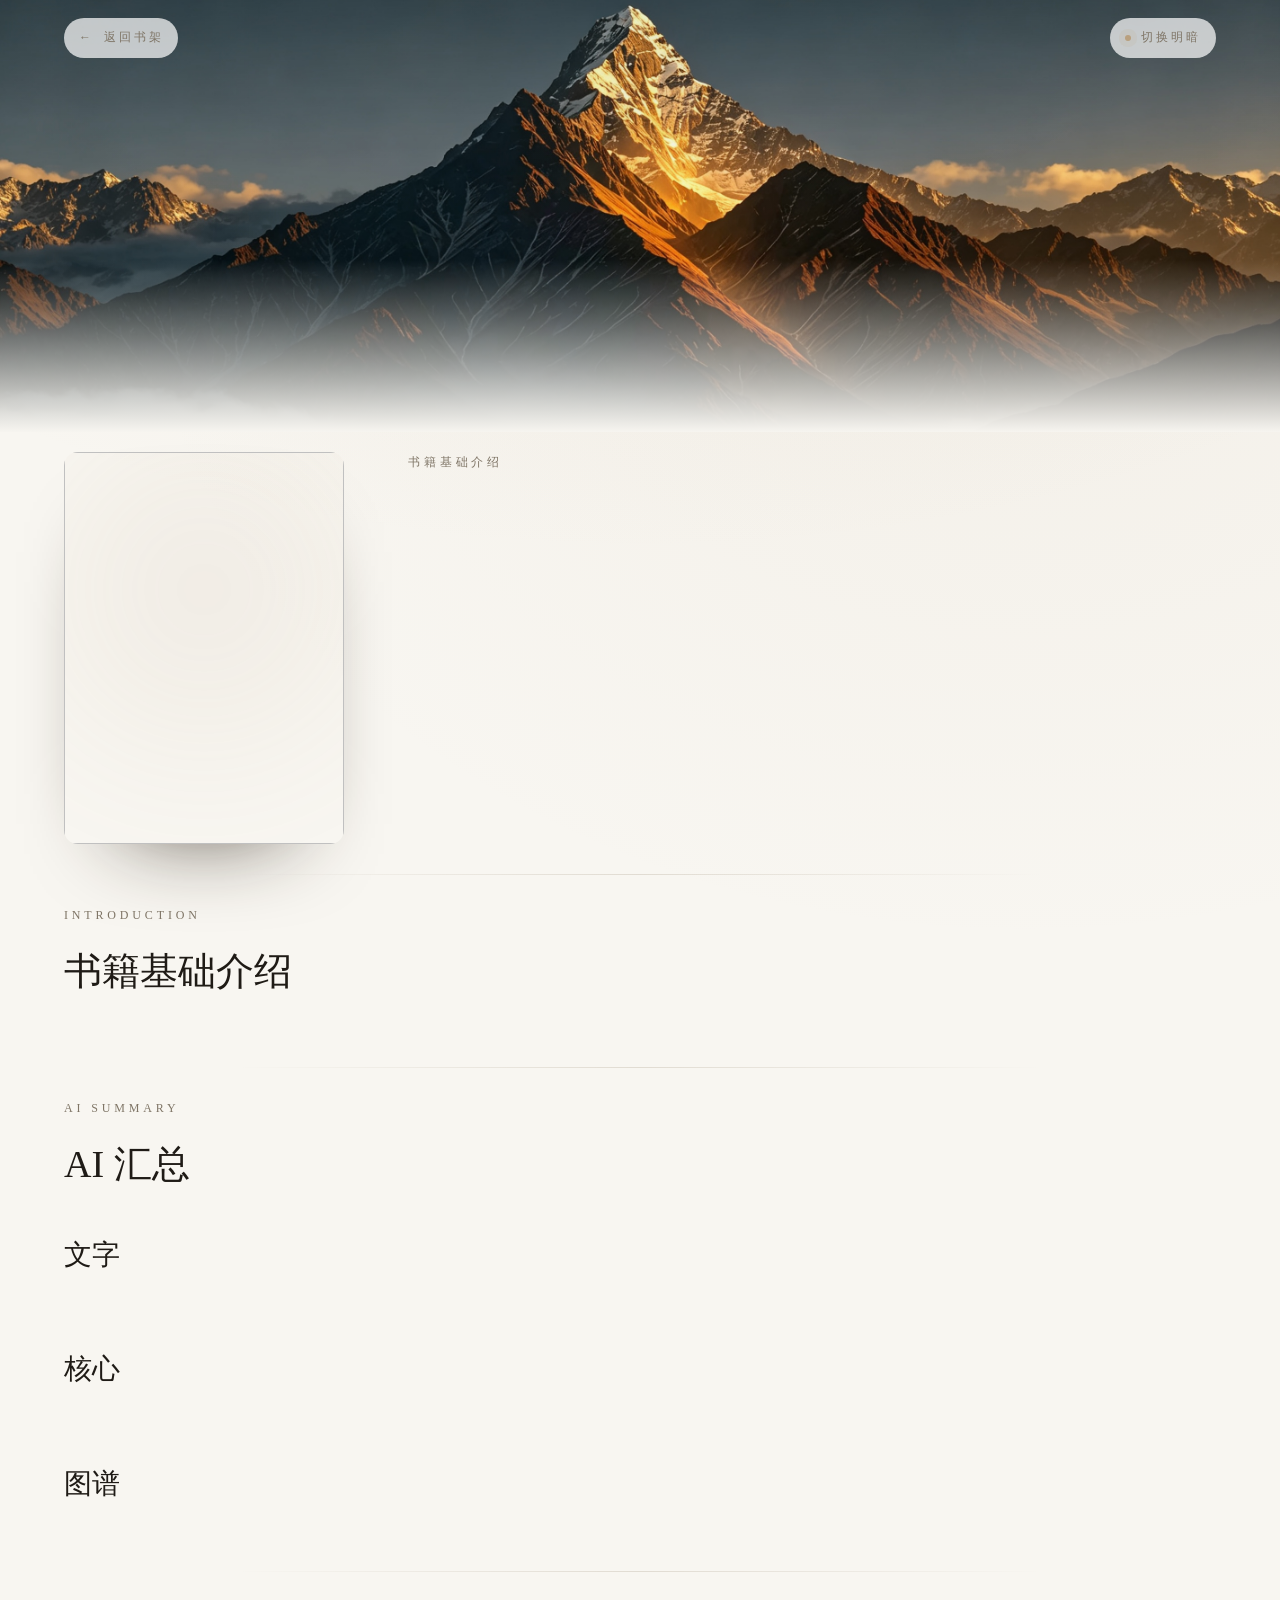
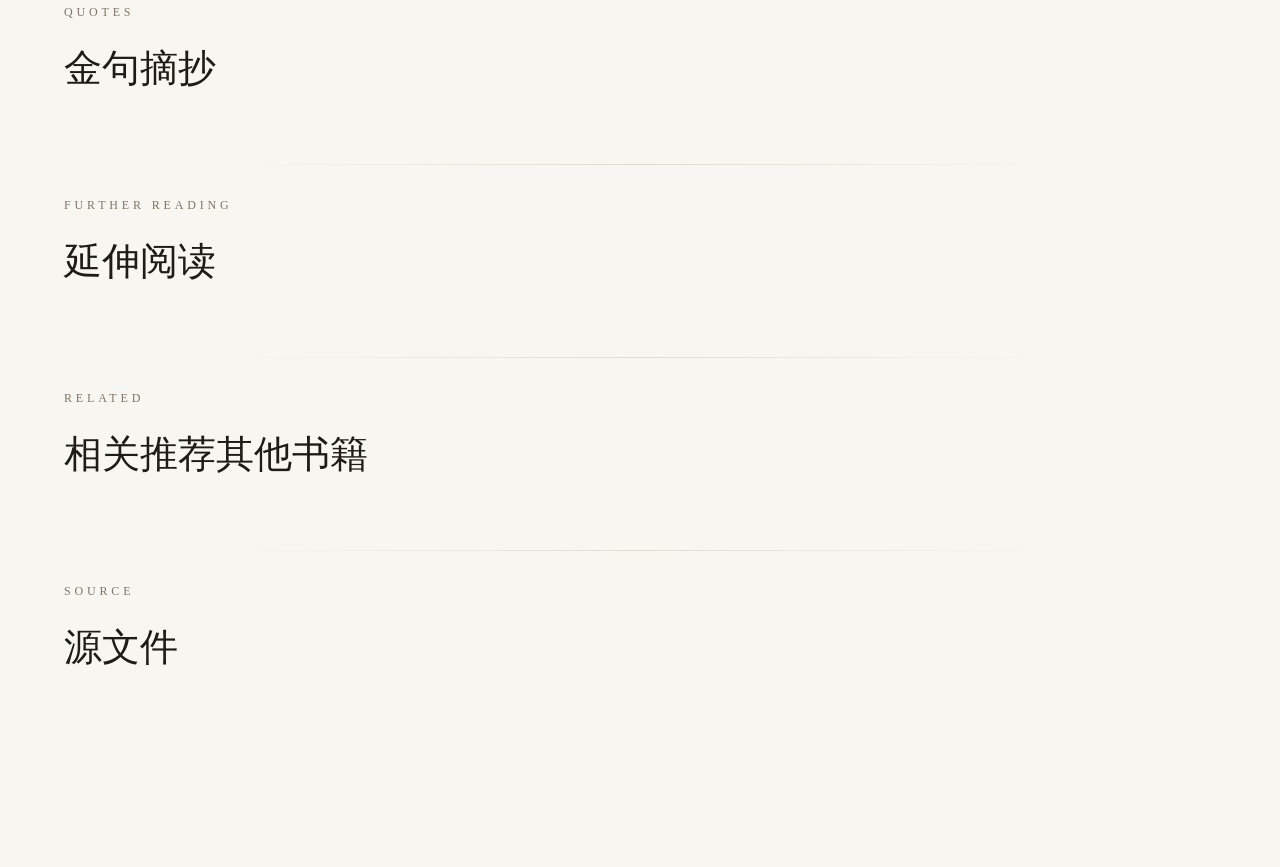
==== book.html @ 280dd863 "荐书站点：书架 / 详情页完整实现 - 卡片 5s(or 3s) 描边悬停交互，画满直接进入详情页（移除简介弹层） - 卡片为原生链接，支持中键 / 键盘回车新标签打开 - 顶栏高斯玻璃：低不透明度 " ====
<!DOCTYPE html>
<html lang="zh-CN">
<head>
  <meta charset="UTF-8">
  <meta name="viewport" content="width=device-width, initial-scale=1.0">
  <title>荐书 · 详情</title>
  <link rel="preconnect" href="https://fonts.googleapis.com">
  <link rel="preconnect" href="https://fonts.gstatic.com" crossorigin>
  <link href="https://fonts.googleapis.com/css2?family=Cormorant+Garamond:wght@400;500;600;700&family=Inter:wght@400;500;600&family=Lora:wght@400;500;600&family=Noto+Serif+SC:wght@400;500;600;700&display=swap" rel="stylesheet">
  <link rel="stylesheet" href="css/tokens.css">
  <link rel="stylesheet" href="css/base.css">
  <link rel="stylesheet" href="css/components.css">
  <link rel="stylesheet" href="css/book-detail.css">
</head>
<body>
  <div class="page-banner page-banner--detail" data-page-banner>
    <div class="page-banner__image" data-banner-image></div>
    <div class="page-banner__overlay"></div>
    <div class="page-banner__fade"></div>
  </div>
  <header class="site-header" data-site-header>
    <div class="site-header__bar" data-header-bar>
      <div class="site-header__lead" data-header-lead>
        <a class="back-link" href="index.html">
          <span class="back-link__arrow">←</span>
          <span>返回书架</span>
        </a>
      </div>
      <div class="site-header__trail" data-header-trail>
        <button class="theme-toggle" data-theme-toggle>
          <span class="theme-toggle__dot"></span>
          <span>切换明暗</span>
        </button>
      </div>
    </div>
  </header>
  <main data-book>
    <section class="detail-hero fade-in" data-hero>
      <div class="detail-hero__cover">
        <img class="detail-hero__img" data-cover alt="">
        <div class="detail-hero__glow" data-cover-glow></div>
      </div>
      <div class="detail-hero__content">
        <span class="detail-kicker">书籍基础介绍</span>
        <h1 class="detail-title" data-title></h1>
        <p class="detail-title-en" data-title-en></p>
        <p class="detail-author" data-author></p>
        <div class="detail-tags" data-tags></div>
      </div>
    </section>
    <div class="divider"></div>
    <section class="detail-section fade-in">
      <header class="detail-section__header">
        <span class="detail-section__subtitle">Introduction</span>
        <h2 class="detail-section__title">书籍基础介绍</h2>
      </header>
      <div class="detail-prose" data-intro></div>
    </section>
    <div class="divider"></div>
    <section class="detail-section fade-in">
      <header class="detail-section__header">
        <span class="detail-section__subtitle">AI Summary</span>
        <h2 class="detail-section__title">AI 汇总</h2>
      </header>
      <div class="detail-section" data-sum-text-block>
        <h3 class="detail-section__title" style="font-size: clamp(20px, 3vw, 28px);">文字</h3>
        <div class="detail-prose" data-sum-text></div>
      </div>
      <div class="detail-section" data-sum-core-block>
        <h3 class="detail-section__title" style="font-size: clamp(20px, 3vw, 28px);">核心</h3>
        <ul class="detail-list" data-sum-core></ul>
      </div>
      <div class="detail-section" data-sum-graph-block>
        <h3 class="detail-section__title" style="font-size: clamp(20px, 3vw, 28px);">图谱</h3>
        <div class="detail-graph" data-sum-graph></div>
      </div>
    </section>
    <div class="divider"></div>
    <section class="detail-section fade-in" data-quotes-block>
      <header class="detail-section__header">
        <span class="detail-section__subtitle">Quotes</span>
        <h2 class="detail-section__title">金句摘抄</h2>
      </header>
      <div class="detail-section" data-quotes></div>
    </section>
    <div class="divider"></div>
    <section class="detail-section fade-in" data-extra-block>
      <header class="detail-section__header">
        <span class="detail-section__subtitle">Further Reading</span>
        <h2 class="detail-section__title">延伸阅读</h2>
      </header>
      <div class="detail-links" data-extra></div>
    </section>
    <div class="divider"></div>
    <section class="detail-section fade-in">
      <header class="detail-section__header">
        <span class="detail-section__subtitle">Related</span>
        <h2 class="detail-section__title">相关推荐其他书籍</h2>
      </header>
      <div class="detail-related" data-related></div>
    </section>
    <div class="divider"></div>
    <section class="detail-section fade-in">
      <header class="detail-section__header">
        <span class="detail-section__subtitle">Source</span>
        <h2 class="detail-section__title">源文件</h2>
      </header>
      <div class="detail-links" data-file></div>
    </section>
  </main>
  <script type="module">
    import { initTheme } from "./js/utils.js";
    import { initHeader } from "./js/header.js";
    import { renderBook } from "./js/book-page.js";
    initTheme();
    initHeader();
    renderBook();
    const banner = document.querySelector("[data-banner-image]");
    if (banner) {
      const num = Math.floor(Math.random() * 9) + 1;
      banner.style.backgroundImage = `url('assets/img/top/${num}.jpg')`;
    }
  </script>
</body>
</html>
---- css/tokens.css ----
:root {
  /* Base */
  --bg: #f8f6f1;
  --bg-elev: #fbf9f5;
  --surface: rgba(255, 255, 255, 0.6);
  --surface-2: rgba(255, 255, 255, 0.8);
  --text-primary: #1f1b16;
  --text-secondary: #5f564a;
  --text-tertiary: #7f7566;
  --border: rgba(120, 100, 70, 0.18);
  --border-subtle: rgba(120, 100, 70, 0.12);
  --accent: #b9a07e;
  --accent-strong: #8f7a55;

  /* Glow from cover */
  --glow-1: rgba(185, 160, 126, 0.16);
  --glow-2: rgba(185, 160, 126, 0.08);

  /* Effects */
  --radius-sm: 10px;
  --radius-md: 14px;
  --radius-lg: 18px;
  --blur: 12px;
  --shadow-soft: 0 20px 60px -30px rgba(40, 30, 18, 0.9);
  --shadow-hover: 0 30px 80px -40px rgba(40, 30, 18, 1);
  --shadow-card: 0 40px 90px -60px rgba(40, 30, 18, 0.95);

  /* Motion */
  --ease-spring: cubic-bezier(0.25, 0.8, 0.25, 1);
  --ease-out-expo: cubic-bezier(0.16, 1, 0.3, 1);
  --dur-fast: 220ms;
  --dur-med: 320ms;
  --dur-slow: 420ms;
  /* 卡片悬停描边时长（JS 从该变量读取，改这一处即可） */
  --dur-trace: 3000ms;

  /* Typography */
  /* --font-serif: "Cormorant Garamond", "Noto Serif SC", "Songti SC", "STSong", serif;
  --font-serif-body: "Lora", "Cormorant Garamond", "Noto Serif SC", serif;
  --font-sans: "Inter", -apple-system, BlinkMacSystemFont, "Segoe UI", system-ui, sans-serif; */
}

[data-theme="dark"] {
  --bg: #12100c;
  --bg-elev: #16130d;
  --surface: rgba(28, 24, 18, 0.7);
  --surface-2: rgba(34, 29, 22, 0.86);
  --text-primary: #f5f1ec;
  --text-secondary: #c9c0b3;
  --text-tertiary: #d4d3d1;
  --border: rgba(198, 178, 150, 0.24);
  --border-subtle: rgba(198, 178, 150, 0.16);
  --accent: #d9c3a3;
  --accent-strong: #f0d9b8;
  --glow-1: rgba(217, 195, 163, 0.18);
  --glow-2: rgba(217, 195, 163, 0.1);
  --shadow-soft: 0 30px 70px -40px rgba(0, 0, 0, 0.95);
  --shadow-hover: 0 40px 90px -40px rgba(0, 0, 0, 1);
  --shadow-card: 0 50px 110px -60px rgba(0, 0, 0, 1);
}
---- css/base.css ----
@import url('https://fonts.googleapis.com/css2?family=Cormorant+Garamond:wght@400;500;600;700&family=Inter:wght@400;500;600&family=Lora:wght@400;500;600&family=Noto+Serif+SC:wght@400;500;600;700&display=swap');

*, *::before, *::after {
  box-sizing: border-box;
}

* {
  margin: 0;
  padding: 0;
  font: inherit;
}

html {
  color-scheme: light dark;
  scroll-behavior: smooth;
  /* 隐藏页面滚动条：仍可滚动，只是不占位、不显示 */
  scrollbar-width: none;
  -ms-overflow-style: none;
}

html::-webkit-scrollbar,
body::-webkit-scrollbar {
  display: none;
  width: 0;
  height: 0;
}

body {
  min-height: 100dvh;
  font-family: var(--font-serif-body);
  background: radial-gradient(1200px 800px at 50% -10%, var(--glow-1), transparent),
              radial-gradient(900px 700px at 80% 10%, var(--glow-2), transparent),
              var(--bg);
  color: var(--text-primary);
  line-height: 1.8;
  text-rendering: optimizeLegibility;
  -webkit-font-smoothing: antialiased;
  transition: background var(--dur-slow) var(--ease-out-expo), color var(--dur-slow) var(--ease-out-expo);
}

img, picture, video, canvas, svg {
  display: block;
  max-width: 100%;
}

button {
  border: 0;
  background: none;
  color: inherit;
  cursor: pointer;
}

a {
  color: inherit;
  text-decoration: none;
}

ul, ol {
  list-style: none;
}

:focus-visible {
  outline: 1px solid var(--accent);
  outline-offset: 4px;
}

/* 顶部大图高度：大图与正文的起始位置共用同一个变量，避免两边对不齐 */
:root {
  --banner-h: clamp(360px, 48vh, 680px);
}

.page-banner {
  position: absolute;
  top: 0;
  left: 0;
  width: 100%;
  height: var(--banner-h);
  overflow: hidden;
  pointer-events: none;
  isolation: isolate;
  z-index: 0;
}

.page-banner__image {
  position: absolute;
  inset: 0;
  background-size: cover;
  background-position: center;
  filter: saturate(1.02);
}

.page-banner__overlay {
  position: absolute;
  inset: 0;
  background: radial-gradient(140% 140% at 50% 0%, rgba(0, 0, 0, 0.06) 0%, transparent 55%);
}

[data-theme="dark"] .page-banner__overlay {
  background: radial-gradient(140% 140% at 50% 0%, rgba(0, 0, 0, 0.18) 0%, transparent 58%);
}

.page-banner__fade {
  position: absolute;
  inset: auto 0 -1px 0;
  height: 40%;
  background: linear-gradient(180deg, transparent 0%, var(--bg) 100%);
}

/* ---------- 顶部栏 ----------
   固定在最上层：页面未滚动时完全透明；滚动越过顶部大图后浮成一条玻璃条
   ========================================================= */

.site-header {
  --header-gap: 12px;
  --search-rest-w: 42px;

  /* 注意：这里不能用带 fill-forwards 的 opacity 动画。
     Chrome 会把该元素当成合成组，导致 ::before 的 backdrop-filter 采不到页面内容（玻璃失效）。
     所以用不带 fill 的入场动画，结束后自动回到自身样式。 */
  animation: header-in var(--dur-slow) var(--ease-out-expo);

  position: fixed;
  inset: 0 0 auto 0;
  z-index: 12;
  display: flex;
  justify-content: center;
  padding-inline: calc(clamp(32px, 10vw, 160px) / 2);
  border-bottom: 1px solid transparent;
  background: transparent;
  transition: border-color var(--dur-med) var(--ease-out-expo);
}

/* 玻璃底用伪元素做，才能淡入淡出（backdrop-filter 本身不可过渡） */
.site-header::before {
  content: "";
  position: absolute;
  inset: 0;
  z-index: -1;
  pointer-events: none;
  /* 高斯磨砂：靠大半径模糊把下方正文糊成色块（"透"的是颜色，不是文字），
     底色只叠三成多，摸起来是玻璃而不是一块实心板 */
  background: color-mix(in srgb, var(--bg) 62%, transparent);
  backdrop-filter: blur(20px) saturate(0.6);
  -webkit-backdrop-filter: blur(20px) saturate(0.6);
  /* 玻璃上沿一道极细的高光 */
  box-shadow: inset 0 1px 0 rgba(255, 255, 255, 0.12);
  opacity: 0;
  transition: opacity var(--dur-med) var(--ease-out-expo);
}

@keyframes header-in {
  from {
    opacity: 0;
    translate: 0 -6px;
  }
  to {
    opacity: 1;
    translate: 0 0;
  }
}

.site-header.is-condensed,
.site-header.is-searching {
  border-bottom-color: var(--border-subtle);
}

.site-header.is-condensed::before,
.site-header.is-searching::before {
  opacity: 1;
}

/* 深色下正文是浅色，穿透力更强，玻璃再浓一点 */
[data-theme="dark"] .site-header::before {
  background: color-mix(in srgb, var(--bg) 72%, transparent);
  box-shadow: inset 0 1px 0 rgba(255, 255, 255, 0.10);
}

@media (prefers-reduced-motion: reduce) {
  .site-header {
    animation: none;
  }
}

.site-header__bar {
  width: min(1300px, 100%);
  display: grid;
  grid-template-columns: 1fr auto 1fr;
  align-items: center;
  gap: var(--header-gap);
  padding-block: clamp(12px, 1.8vw, 18px);
}

.site-header__lead {
  grid-column: 1;
  justify-self: start;
  display: flex;
  align-items: center;
  min-width: 0;
}

.site-header__search {
  grid-column: 2;
  justify-self: center;
  display: flex;
  justify-content: flex-end;
}

.site-header__trail {
  grid-column: 3;
  justify-self: end;
  display: flex;
  align-items: center;
  gap: 10px;
}

.theme-toggle {
  display: inline-flex;
  align-items: center;
  gap: 10px;
  padding: 8px 14px;
  border-radius: 999px;
  border: 1px solid transparent;
  background: color-mix(in srgb, var(--surface-2) 88%, transparent);
  font-size: 12px;
  letter-spacing: 0.24em;
  text-transform: uppercase;
  color: var(--text-tertiary);
  transition: all var(--dur-fast) var(--ease-spring);
  box-shadow: 0 10px 40px -30px rgba(40, 30, 18, 0.9);
}

.theme-toggle:hover {
  color: var(--text-primary);
  background: color-mix(in srgb, var(--surface-2) 96%, transparent);
}

[data-theme="dark"] .theme-toggle,
[data-theme="dark"] .filter-chip,
[data-theme="dark"] .back-link,
[data-theme="dark"] .detail-link,
[data-theme="dark"] .detail-file {
  box-shadow: 0 12px 50px -36px rgba(0, 0, 0, 0.95);
}

.theme-toggle__dot {
  width: 6px;
  height: 6px;
  border-radius: 50%;
  background: var(--accent);
  box-shadow: 0 0 0 6px color-mix(in srgb, var(--accent) 12%, transparent);
}

main {
  position: relative;
  z-index: 1;
  display: flex;
  flex-direction: column;
  gap: clamp(28px, 8vw, 30px);
  width: min(1300px, calc(100% - clamp(32px, 10vw, 160px)));
  margin: 0 auto;
  padding: calc(var(--banner-h) + clamp(18px, 6vw, 20px)) 0 clamp(80px, 12vw, 160px);
}

@media (max-width: 720px) {
  :root {
    --banner-h: clamp(300px, 44vh, 520px);
  }
  .site-header {
    padding-inline: calc(clamp(24px, 8vw, 80px) / 2);
  }
  /* 窄屏改成 flex：搜索框占据中间剩余空间，避免与右侧主题按钮重叠 */
  .site-header__bar {
    display: flex;
    justify-content: space-between;
    gap: 10px;
  }
  .site-header__lead {
    flex: 0 0 auto;
  }
  .site-header__search {
    flex: 1 1 auto;
    min-width: 0;
  }
  .site-header__trail {
    flex: 0 0 auto;
  }
  main {
    width: min(1300px, calc(100% - clamp(24px, 8vw, 80px)));
    padding: calc(var(--banner-h) + clamp(16px, 6vw, 32px)) 0 clamp(64px, 10vw, 120px);
  }
}


.visually-hidden {
  position: absolute;
  width: 1px;
  height: 1px;
  padding: 0;
  margin: -1px;
  overflow: hidden;
  clip: rect(0, 0, 0, 0);
  border: 0;
}

.fade-in {
  opacity: 0;
  /* 用独立的 translate 属性，把 transform 留给交互动效 */
  translate: 0 14px;
  animation: fade-in var(--dur-slow) var(--ease-out-expo) forwards;
}

.fade-in:nth-child(2) { animation-delay: 60ms; }
.fade-in:nth-child(3) { animation-delay: 120ms; }
.fade-in:nth-child(4) { animation-delay: 180ms; }

@keyframes fade-in {
  to {
    opacity: 1;
    translate: 0 0;
  }
}
---- css/components.css ----
.filter-bar {
  display: flex;
  flex-wrap: wrap;
  align-items: center;
  gap: 10px;
}

.filter-chip {
  display: inline-flex;
  align-items: center;
  gap: 8px;
  padding: 8px 18px;
  border-radius: 999px;
  border: 1px solid transparent;
  background: color-mix(in srgb, var(--surface-2) 86%, transparent);
  font-size: 15px;
  letter-spacing: 0.14em;
  text-transform: uppercase;
  color: var(--text-tertiary);
  transition: all var(--dur-fast) var(--ease-spring);
  box-shadow: 0 10px 40px -30px rgba(40, 30, 18, 0.9);
}

.filter-chip::before {
  content: "";
  width: 4px;
  height: 4px;
  border-radius: 50%;
  background: currentColor;
  opacity: 0.4;
}

.filter-chip:hover {
  color: var(--text-primary);
  background: color-mix(in srgb, var(--surface-2) 94%, transparent);
}

.filter-chip.is-active {
  color: var(--text-primary);
  border-color: color-mix(in srgb, var(--accent) 40%, transparent);
  background: linear-gradient(180deg, color-mix(in srgb, var(--accent) 18%, transparent) 0%, color-mix(in srgb, var(--accent) 10%, transparent) 100%);
}

.back-link {
  display: inline-flex;
  align-items: center;
  gap: 10px;
  padding: 8px 14px;
  border-radius: 999px;
  border: 1px solid transparent;
  background: color-mix(in srgb, var(--surface-2) 88%, transparent);
  font-size: 12px;
  letter-spacing: 0.24em;
  text-transform: uppercase;
  color: var(--text-tertiary);
  transition: all var(--dur-fast) var(--ease-spring);
  box-shadow: 0 10px 40px -30px rgba(40, 30, 18, 0.9);
}

.back-link:hover {
  color: var(--text-primary);
  background: color-mix(in srgb, var(--surface-2) 96%, transparent);
}

.back-link__arrow {
  transition: transform var(--dur-fast) var(--ease-spring);
}

.back-link:hover .back-link__arrow {
  transform: translateX(-4px);
}

.divider {
  width: 100%;
  height: 1px;
  background: radial-gradient(circle, var(--border) 0%, transparent 70%);
}

/* ---------- 顶部搜索 ----------
   收缩态是一枚靠右的放大镜；展开态变成一条输入框（宽屏居中、窄屏铺满中间）
   ========================================================= */

.site-header__search {
  opacity: 0;
  transition: opacity 320ms var(--ease-out-expo);
}

.site-header.is-ready .site-header__search {
  opacity: 1;
}

@media (min-width: 721px) {
  .site-header__search {
    transform: translateX(var(--search-rest-x, 0px));
    transition:
      transform 560ms var(--ease-out-expo),
      opacity 320ms var(--ease-out-expo);
  }
  .site-header__search.is-open {
    transform: translateX(0);
  }
}

.search {
  display: flex;
  align-items: center;
  width: var(--search-rest-w, 42px);
  height: 42px;
  border-radius: 999px;
  border: 1px solid transparent;
  background: color-mix(in srgb, var(--surface-2) 88%, transparent);
  box-shadow: 0 10px 40px -30px rgba(40, 30, 18, 0.9);
  overflow: hidden;
  transition:
    width 560ms var(--ease-out-expo),
    background-color var(--dur-fast) var(--ease-spring),
    border-color var(--dur-fast) var(--ease-spring),
    box-shadow var(--dur-med) var(--ease-spring);
}

.search:focus-within {
  border-color: color-mix(in srgb, var(--accent) 45%, transparent);
  background: color-mix(in srgb, var(--surface-2) 96%, transparent);
  box-shadow:
    0 0 0 4px color-mix(in srgb, var(--accent) 12%, transparent),
    0 10px 40px -30px rgba(40, 30, 18, 0.9);
}

.site-header__search.is-open .search {
  width: min(420px, 42vw);
  background: color-mix(in srgb, var(--surface-2) 94%, transparent);
}

.search__toggle {
  flex: none;
  display: grid;
  place-items: center;
  width: 42px;
  height: 42px;
  border-radius: 999px;
  color: var(--text-tertiary);
  transition: color var(--dur-fast) var(--ease-spring);
}

.search__toggle:hover {
  color: var(--text-primary);
}

.search__input {
  flex: 1 1 auto;
  width: 0;
  min-width: 0;
  height: 100%;
  padding: 0 16px 0 0;
  border: 0;
  background: transparent;
  color: var(--text-primary);
  font-family: var(--font-sans);
  font-size: 13px;
  letter-spacing: 0.02em;
  outline: none;
  opacity: 0;
  pointer-events: none;
  transition: opacity 220ms var(--ease-spring);
}

.site-header__search.is-open .search__input {
  opacity: 1;
  pointer-events: auto;
  transition-delay: 160ms;
}

.search__input::placeholder {
  color: var(--text-tertiary);
}

.search__input::-webkit-search-cancel-button,
.search__input::-webkit-search-decoration {
  -webkit-appearance: none;
  appearance: none;
  display: none;
}

.search__clear[hidden] {
  display: none;
}

.search__clear {
  flex: none;
  display: grid;
  place-items: center;
  width: 26px;
  height: 26px;
  margin-right: 8px;
  border-radius: 50%;
  color: var(--text-tertiary);
  transition: color var(--dur-fast) var(--ease-spring), background-color var(--dur-fast) var(--ease-spring);
}

.search__clear:hover {
  color: var(--text-primary);
  background: color-mix(in srgb, var(--accent) 14%, transparent);
}

@media (max-width: 720px) {
  .site-header__search.is-open .search {
    width: 100%;
  }
}
---- css/book-detail.css ----
.detail-hero {
  display: grid;
  grid-template-columns: minmax(220px, 280px) 1fr;
  gap: clamp(28px, 8vw, 64px);
  align-items: start;
}

.detail-hero__cover {
  position: relative;
  aspect-ratio: 3 / 4.2;
  border-radius: calc(var(--radius-lg) - 4px);
  overflow: hidden;
  box-shadow: var(--shadow-card);
}

.detail-hero__img {
  width: 100%;
  height: 100%;
  object-fit: cover;
}

.detail-hero__glow {
  position: absolute;
  inset: -20% -30% 10% -30%;
  filter: blur(80px);
  background: radial-gradient(circle, var(--glow-1) 0%, transparent 70%);
  z-index: -1;
}

.detail-hero__content {
  display: flex;
  flex-direction: column;
  gap: 18px;
}

.detail-kicker {
  font-size: 12px;
  letter-spacing: 0.32em;
  text-transform: uppercase;
  color: var(--text-tertiary);
}

.detail-title {
  font-family: var(--font-serif);
  font-size: clamp(38px, 8vw, 72px);
  line-height: 1.08;
}

.detail-title-en {
  font-family: var(--font-serif);
  font-size: clamp(18px, 3vw, 28px);
  color: var(--text-tertiary);
}

.detail-author {
  font-size: clamp(12px, 1vw, 13px);
  letter-spacing: 0.3em;
  text-transform: uppercase;
  color: var(--text-tertiary);
}

.detail-tags {
  display: flex;
  flex-wrap: wrap;
  gap: 10px;
}

.detail-tag {
  padding: 7px 16px;
  border-radius: 999px;
  border: 1px solid var(--border-subtle);
  font-size: 13.5px;
  letter-spacing: 0.16em;
  text-transform: uppercase;
  color: var(--text-tertiary);
}

.detail-section {
  display: flex;
  flex-direction: column;
  gap: clamp(18px, 4vw, 32px);
}

.detail-section__header {
  display: flex;
  flex-direction: column;
  gap: 10px;
}

.detail-section__title {
  font-family: var(--font-serif);
  font-size: clamp(26px, 4vw, 38px);
}

.detail-section__subtitle {
  font-size: 12px;
  letter-spacing: 0.32em;
  text-transform: uppercase;
  color: var(--text-tertiary);
}

.detail-prose {
  display: flex;
  flex-direction: column;
  gap: 18px;
  max-width: 880px;
  color: var(--text-secondary);
  font-size: clamp(15px, 1.1vw, 17px);
}

.detail-list {
  display: flex;
  flex-direction: column;
  gap: 14px;
  max-width: 880px;
}

.detail-list__item {
  position: relative;
  padding-left: 18px;
  color: var(--text-secondary);
}

.detail-list__item::before {
  content: "";
  position: absolute;
  left: 0;
  top: 12px;
  width: 6px;
  height: 6px;
  border-radius: 50%;
  background: var(--accent);
}

.detail-quote {
  display: flex;
  flex-direction: column;
  gap: 12px;
  padding: clamp(18px, 4vw, 28px);
  border-radius: var(--radius-lg);
  border: 1px solid var(--border-subtle);
  background: radial-gradient(circle at top, color-mix(in srgb, var(--accent) 10%, transparent), transparent 70%);
}

.detail-quote__text {
  font-family: var(--font-serif);
  font-size: clamp(20px, 3vw, 28px);
  line-height: 1.7;
}

.detail-quote__note {
  font-size: 13px;
  color: var(--text-tertiary);
}

.detail-graph {
  display: flex;
  flex-direction: column;
  gap: 16px;
}

.detail-graph__img {
  width: 100%;
  border-radius: var(--radius-lg);
  border: 1px solid var(--border-subtle);
  box-shadow: var(--shadow-soft);
}

.detail-graph__caption {
  font-size: 13px;
  color: var(--text-tertiary);
}

.detail-links {
  display: grid;
  grid-template-columns: repeat(auto-fill, minmax(280px, 1fr));
  gap: 14px;
}

.detail-link {
  display: flex;
  align-items: center;
  justify-content: space-between;
  padding: 14px 18px;
  border-radius: 999px;
  border: 1px solid transparent;
  background: color-mix(in srgb, var(--surface-2) 88%, transparent);
  transition: all var(--dur-fast) var(--ease-spring);
  box-shadow: 0 10px 40px -30px rgba(40, 30, 18, 0.9);
}

.detail-link:hover {
  color: var(--text-primary);
  background: color-mix(in srgb, var(--surface-2) 96%, transparent);
}

.detail-related {
  display: grid;
  grid-template-columns: repeat(auto-fill, minmax(220px, 1fr));
  gap: clamp(16px, 4vw, 28px);
}

.detail-file {
  display: inline-flex;
  align-items: center;
  gap: 10px;
  padding: 10px 18px;
  border-radius: 999px;
  border: 1px solid transparent;
  background: color-mix(in srgb, var(--surface-2) 88%, transparent);
  font-size: 13px;
  letter-spacing: 0.18em;
  text-transform: uppercase;
  color: var(--text-tertiary);
  box-shadow: 0 10px 40px -30px rgba(40, 30, 18, 0.9);
}

.detail-file:hover {
  color: var(--text-primary);
  background: color-mix(in srgb, var(--surface-2) 96%, transparent);
}

.detail-file.is-missing {
  opacity: 0.6;
  pointer-events: none;
}

@media (max-width: 920px) {
  .detail-hero {
    grid-template-columns: 1fr;
  }
  .detail-hero__cover {
    max-width: 320px;
  }
}
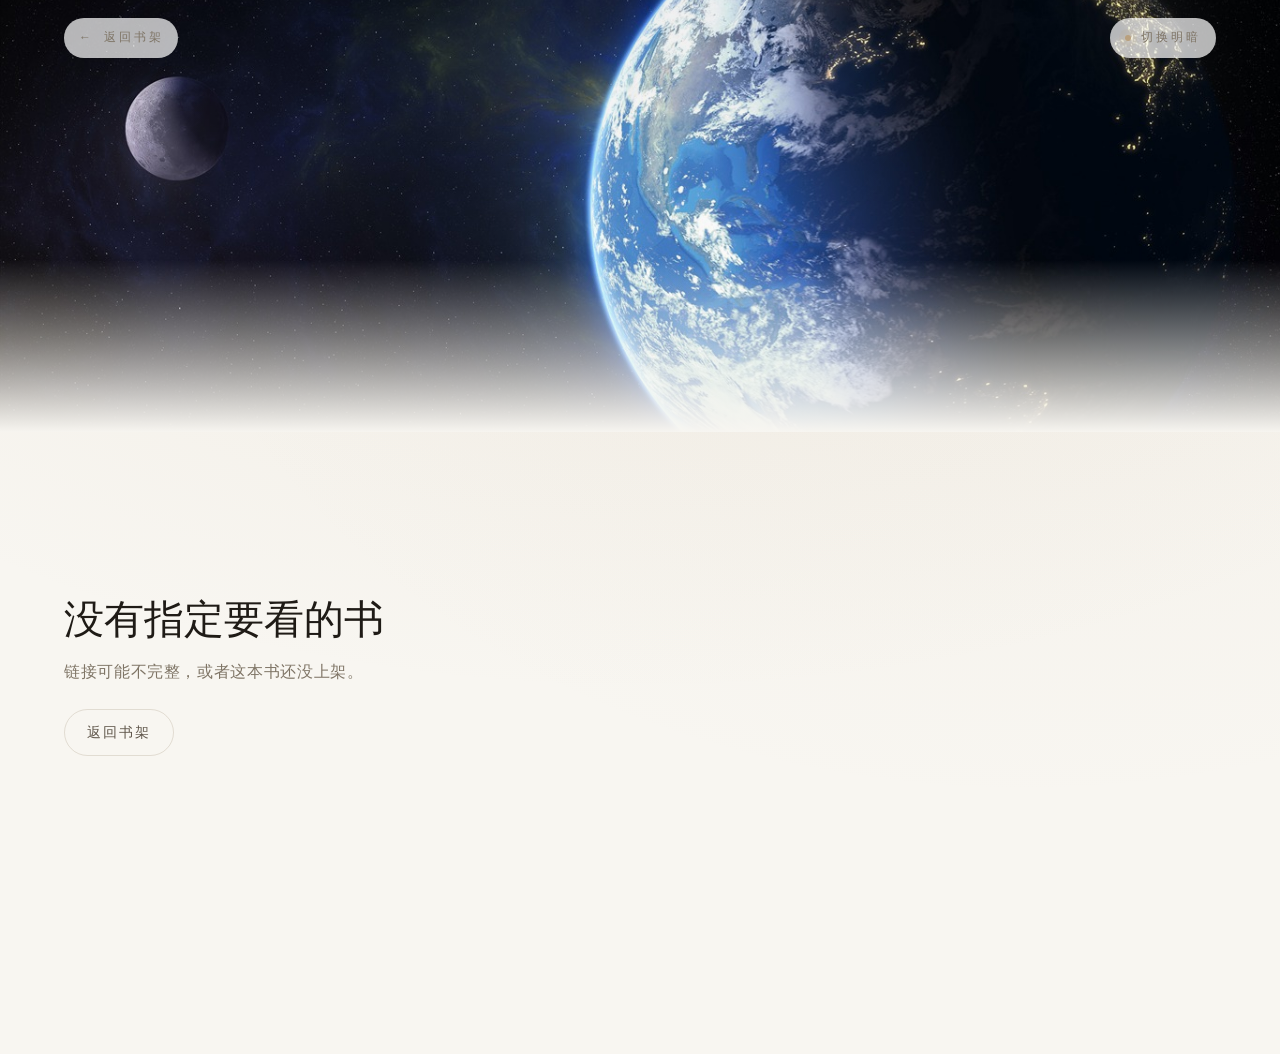
==== commit 185f3f73: "详情页增强：空状态 / 星尘占位 / 参数 hash / 顶栏书名 / 读者笔记 / 封面下载 - 无封面书籍用星尘占位替代破图，封面加载失败同样回退 - id 缺失或查不到时给出空状态（含返回书架入" ====
--- a/book.html
+++ b/book.html
@@ -11,6 +11,7 @@
   <link rel="stylesheet" href="css/base.css">
   <link rel="stylesheet" href="css/components.css">
   <link rel="stylesheet" href="css/book-detail.css">
+  <link rel="stylesheet" href="css/shelf-spoiler.css">
 </head>
 <body>
   <div class="page-banner page-banner--detail" data-page-banner>
@@ -26,6 +27,7 @@
           <span>返回书架</span>
         </a>
       </div>
+      <div class="site-header__title" data-header-title aria-hidden="true"></div>
       <div class="site-header__trail" data-header-trail>
         <button class="theme-toggle" data-theme-toggle>
           <span class="theme-toggle__dot"></span>
@@ -39,6 +41,7 @@
       <div class="detail-hero__cover">
         <img class="detail-hero__img" data-cover alt="">
         <div class="detail-hero__glow" data-cover-glow></div>
+        <div class="detail-hero__downloads" data-cover-downloads hidden></div>
       </div>
       <div class="detail-hero__content">
         <span class="detail-kicker">书籍基础介绍</span>
@@ -49,7 +52,7 @@
       </div>
     </section>
     <div class="divider"></div>
-    <section class="detail-section fade-in">
+    <section class="detail-section fade-in" data-intro-block>
       <header class="detail-section__header">
         <span class="detail-section__subtitle">Introduction</span>
         <h2 class="detail-section__title">书籍基础介绍</h2>
@@ -57,7 +60,7 @@
       <div class="detail-prose" data-intro></div>
     </section>
     <div class="divider"></div>
-    <section class="detail-section fade-in">
+    <section class="detail-section fade-in" data-summary-block>
       <header class="detail-section__header">
         <span class="detail-section__subtitle">AI Summary</span>
         <h2 class="detail-section__title">AI 汇总</h2>
@@ -84,6 +87,14 @@
       <div class="detail-section" data-quotes></div>
     </section>
     <div class="divider"></div>
+    <section class="detail-section fade-in" data-notes-block hidden>
+      <header class="detail-section__header">
+        <span class="detail-section__subtitle">Notes</span>
+        <h2 class="detail-section__title">读者笔记</h2>
+      </header>
+      <article class="detail-notes" data-notes></article>
+    </section>
+    <div class="divider"></div>
     <section class="detail-section fade-in" data-extra-block>
       <header class="detail-section__header">
         <span class="detail-section__subtitle">Further Reading</span>
@@ -99,22 +110,18 @@
       </header>
       <div class="detail-related" data-related></div>
     </section>
-    <div class="divider"></div>
-    <section class="detail-section fade-in">
-      <header class="detail-section__header">
-        <span class="detail-section__subtitle">Source</span>
-        <h2 class="detail-section__title">源文件</h2>
-      </header>
-      <div class="detail-links" data-file></div>
-    </section>
-  </main>
+</main>
   <script type="module">
     import { initTheme } from "./js/utils.js";
     import { initHeader } from "./js/header.js";
     import { renderBook } from "./js/book-page.js";
     initTheme();
     initHeader();
-    renderBook();
+    renderBook().catch((err) => {
+      console.error("[detail] render failed", err);
+      const root = document.querySelector("[data-book]");
+      if (root) root.innerHTML = '<p class="detail-missing__title">这本书加载失败了，刷新试试。</p>';
+    });
     const banner = document.querySelector("[data-banner-image]");
     if (banner) {
       const num = Math.floor(Math.random() * 9) + 1;
--- a/css/base.css
+++ b/css/base.css
@@ -203,6 +203,31 @@
   justify-self: center;
   display: flex;
   justify-content: flex-end;
+}
+
+/* 详情页：书名滚出视口后，在顶栏中间补一个书名（和书架搜索框同一个中列） */
+.site-header__title {
+  grid-column: 2;
+  justify-self: center;
+  max-width: min(46vw, 460px);
+  overflow: hidden;
+  white-space: nowrap;
+  text-overflow: ellipsis;
+  font-family: var(--font-serif, Georgia, serif);
+  font-size: clamp(14px, 1.4vw, 17px);
+  letter-spacing: 0.06em;
+  color: var(--text-primary);
+  opacity: 0;
+  translate: 0 6px;
+  pointer-events: none;
+  transition:
+    opacity var(--dur-med) var(--ease-out-expo),
+    translate var(--dur-med) var(--ease-out-expo);
+}
+
+.site-header.is-title-visible .site-header__title {
+  opacity: 1;
+  translate: 0 0;
 }
 
 .site-header__trail {
--- a/css/book-detail.css
+++ b/css/book-detail.css
@@ -17,6 +17,56 @@
   width: 100%;
   height: 100%;
   object-fit: cover;
+}
+
+/* 源文件下载：封面上的一颗小按钮，有文件才出现 */
+.detail-hero__downloads {
+  position: absolute;
+  right: 10px;
+  bottom: 10px;
+  display: flex;
+  gap: 8px;
+  z-index: 3;
+}
+
+.detail-hero__downloads[hidden] {
+  display: none;
+}
+
+.detail-cover__download {
+  display: inline-flex;
+  align-items: center;
+  justify-content: center;
+  width: 38px;
+  height: 38px;
+  border-radius: 50%;
+  color: var(--text-primary);
+  background: color-mix(in srgb, var(--bg) 68%, transparent);
+  border: 1px solid var(--border);
+  backdrop-filter: blur(16px) saturate(1.3);
+  -webkit-backdrop-filter: blur(16px) saturate(1.3);
+  box-shadow: 0 14px 34px -20px rgba(40, 30, 18, 0.95);
+  transition:
+    color var(--dur-fast) var(--ease-spring),
+    background var(--dur-fast) var(--ease-spring),
+    border-color var(--dur-fast) var(--ease-spring),
+    transform var(--dur-fast) var(--ease-spring);
+}
+
+.detail-cover__download:hover {
+  color: #fff;
+  background: color-mix(in srgb, var(--accent-strong) 88%, transparent);
+  border-color: color-mix(in srgb, var(--accent-strong) 60%, transparent);
+  transform: translateY(-2px);
+}
+
+.detail-cover__download:focus-visible {
+  outline: 2px solid var(--accent-strong);
+  outline-offset: 2px;
+}
+
+[data-theme="dark"] .detail-cover__download {
+  background: color-mix(in srgb, #14110c 60%, transparent);
 }
 
 .detail-hero__glow {
@@ -232,4 +282,309 @@
   .detail-hero__cover {
     max-width: 320px;
   }
+}
+/* 空状态：id 缺失 / 查不到这本书 */
+.detail-missing {
+  display: flex;
+  flex-direction: column;
+  align-items: flex-start;
+  gap: 14px;
+  padding: clamp(80px, 16vh, 160px) 0 clamp(80px, 16vh, 160px);
+  max-width: 520px;
+}
+
+.detail-missing__title {
+  font-family: var(--font-serif, serif);
+  font-size: clamp(28px, 4vw, 40px);
+  line-height: 1.2;
+  color: var(--text-primary);
+}
+
+.detail-missing__hint {
+  color: var(--text-tertiary);
+  letter-spacing: 0.04em;
+}
+
+.detail-missing__link {
+  margin-top: 8px;
+  padding: 10px 22px;
+  border-radius: 999px;
+  border: 1px solid var(--border);
+  color: var(--text-secondary);
+  font-size: 14px;
+  letter-spacing: 0.14em;
+  transition: border-color var(--dur-fast) var(--ease-spring), color var(--dur-fast) var(--ease-spring);
+}
+
+.detail-missing__link:hover {
+  border-color: var(--accent);
+  color: var(--text-primary);
+}
+/* 简介 / 内容缺失时的占位文案 */
+.detail-prose .is-placeholder {
+  color: var(--text-tertiary);
+  letter-spacing: 0.06em;
+}
+/* =========================================================
+   读者笔记（data/notes/<id>.md 渲染出来的 markdown）
+   ========================================================= */
+
+.detail-notes {
+  color: var(--text-secondary);
+  font-size: clamp(15px, 1.1vw, 16.5px);
+  line-height: 1.9;
+}
+
+.detail-notes > *:first-child {
+  margin-top: 0;
+}
+
+.detail-notes h1,
+.detail-notes h2,
+.detail-notes h3,
+.detail-notes h4 {
+  font-family: var(--font-serif, Georgia, serif);
+  color: var(--text-primary);
+  line-height: 1.35;
+  letter-spacing: 0.01em;
+}
+
+.detail-notes h1 {
+  font-size: clamp(26px, 3vw, 34px);
+  margin: 0 0 18px;
+}
+
+.detail-notes h2 {
+  font-size: clamp(21px, 2.2vw, 25px);
+  margin: 44px 0 14px;
+  padding-bottom: 10px;
+  border-bottom: 1px solid var(--border-subtle);
+}
+
+.detail-notes h3 {
+  font-size: clamp(17px, 1.6vw, 19px);
+  margin: 30px 0 10px;
+}
+
+.detail-notes h4 {
+  font-size: 16px;
+  margin: 22px 0 8px;
+}
+
+.detail-notes p {
+  margin: 0 0 14px;
+}
+
+.detail-notes strong {
+  color: var(--text-primary);
+  font-weight: 600;
+}
+
+.detail-notes em {
+  font-style: italic;
+  color: var(--text-tertiary);
+}
+
+.detail-notes a {
+  color: var(--accent-strong);
+  border-bottom: 1px solid color-mix(in srgb, var(--accent) 45%, transparent);
+}
+
+.detail-notes ul,
+.detail-notes ol {
+  margin: 0 0 16px;
+  padding-left: 1.35em;
+}
+
+.detail-notes li {
+  margin: 6px 0;
+}
+
+.detail-notes li::marker {
+  color: var(--text-tertiary);
+}
+
+.detail-notes ul ul,
+.detail-notes ol ol,
+.detail-notes ul ol,
+.detail-notes ol ul {
+  margin: 6px 0 6px;
+}
+
+.detail-notes blockquote {
+  margin: 20px 0;
+  padding: 14px 20px;
+  border-left: 2px solid color-mix(in srgb, var(--accent) 60%, transparent);
+  background: color-mix(in srgb, var(--surface-2) 60%, transparent);
+  border-radius: 0 10px 10px 0;
+  color: var(--text-tertiary);
+}
+
+.detail-notes blockquote p:last-child {
+  margin-bottom: 0;
+}
+
+.detail-notes hr {
+  margin: 36px 0;
+  border: 0;
+  border-top: 1px solid var(--border-subtle);
+}
+
+.detail-notes code {
+  padding: 2px 6px;
+  border-radius: 6px;
+  background: color-mix(in srgb, var(--surface-2) 90%, transparent);
+  border: 1px solid var(--border-subtle);
+  font-size: 0.92em;
+  font-family: ui-monospace, SFMono-Regular, Menlo, monospace;
+}
+
+.detail-notes pre {
+  margin: 20px 0;
+  padding: 16px 18px;
+  border-radius: 12px;
+  background: color-mix(in srgb, var(--surface-2) 80%, transparent);
+  border: 1px solid var(--border-subtle);
+  overflow-x: auto;
+}
+
+.detail-notes pre code {
+  padding: 0;
+  border: 0;
+  background: none;
+  font-size: 13px;
+  line-height: 1.7;
+}
+
+/* 图谱（mermaid）：居中、可横向滚动 */
+.detail-notes .notes-diagram {
+  margin: 26px 0;
+  padding: 20px 12px;
+  border-radius: 14px;
+  border: 1px solid var(--border-subtle);
+  background: color-mix(in srgb, var(--surface-2) 55%, transparent);
+  overflow-x: auto;
+  text-align: center;
+}
+
+.detail-notes .notes-diagram {
+  cursor: zoom-in;
+  position: relative;
+}
+
+.detail-notes .notes-diagram::after {
+  content: "全屏";
+  position: absolute;
+  top: 10px;
+  right: 12px;
+  padding: 4px 10px;
+  border-radius: 999px;
+  border: 1px solid var(--border-subtle);
+  background: color-mix(in srgb, var(--bg) 80%, transparent);
+  color: var(--text-tertiary);
+  font-size: 11px;
+  letter-spacing: 0.14em;
+  opacity: 0;
+  transition: opacity var(--dur-fast) var(--ease-spring);
+  pointer-events: none;
+}
+
+.detail-notes .notes-diagram:hover::after,
+.detail-notes .notes-diagram:focus-visible::after {
+  opacity: 1;
+}
+
+.detail-notes .notes-diagram:focus-visible {
+  outline: 2px solid var(--accent-strong);
+  outline-offset: 2px;
+}
+
+.detail-notes .notes-diagram svg {
+  max-width: 100%;
+  height: auto;
+}
+
+.detail-notes .notes-diagram-source {
+  opacity: 0.72;
+}
+
+.detail-notes .notes-diagram__source {
+  font-size: 12.5px;
+}
+/* .detail-section 本身就是 display:flex，会把 hidden 属性盖掉，这里补回来 */
+[data-notes-block][hidden] {
+  display: none;
+}
+/* ---------- 图谱全屏 ---------- */
+
+body.is-lightbox-open {
+  overflow: hidden;
+}
+
+.notes-lightbox {
+  position: fixed;
+  inset: 0;
+  z-index: 80;
+  display: flex;
+  align-items: center;
+  justify-content: center;
+  padding: clamp(20px, 6vw, 72px);
+  background: color-mix(in srgb, var(--bg) 86%, transparent);
+  backdrop-filter: blur(22px) saturate(1.2);
+  -webkit-backdrop-filter: blur(22px) saturate(1.2);
+  opacity: 0;
+  transition: opacity 220ms var(--ease-out-expo);
+}
+
+.notes-lightbox[hidden] {
+  display: none;
+}
+
+.notes-lightbox.is-open {
+  opacity: 1;
+}
+
+.notes-lightbox__inner {
+  display: flex;
+  align-items: center;
+  justify-content: center;
+  width: 100%;
+  height: 100%;
+  overflow: auto;
+}
+
+.notes-lightbox__diagram {
+  display: flex;
+  align-items: center;
+  justify-content: center;
+  width: 100%;
+  height: 100%;
+  max-width: min(100%, 1400px);
+}
+
+.notes-lightbox__diagram svg {
+  width: 100%;
+  height: 100%;
+}
+
+.notes-lightbox__close {
+  position: absolute;
+  top: clamp(14px, 3vw, 26px);
+  right: clamp(14px, 3vw, 26px);
+  display: inline-flex;
+  align-items: center;
+  justify-content: center;
+  width: 40px;
+  height: 40px;
+  border-radius: 50%;
+  border: 1px solid var(--border);
+  background: color-mix(in srgb, var(--bg) 70%, transparent);
+  color: var(--text-secondary);
+  cursor: pointer;
+  transition: color var(--dur-fast) var(--ease-spring), border-color var(--dur-fast) var(--ease-spring);
+}
+
+.notes-lightbox__close:hover {
+  color: var(--text-primary);
+  border-color: var(--accent);
 }
--- a/css/shelf-spoiler.css
+++ b/css/shelf-spoiler.css
@@ -0,0 +1,26 @@
+/* =========================================================
+   待读（无封面）星尘占位层：卡片封面区 + 弹窗缩略图共用
+   ========================================================= */
+
+.book-card__cover-area--spoiler {
+  position: relative;
+  overflow: hidden;
+}
+
+.book-card__spoiler-blur {
+  position: absolute;
+  inset: -14%;
+  background: radial-gradient(140% 140% at 50% 18%, color-mix(in srgb, var(--accent) 16%, transparent) 0%, transparent 68%),
+              radial-gradient(110% 110% at 50% 82%, rgba(0, 0, 0, 0.16) 0%, transparent 72%);
+  filter: blur(24px);
+  opacity: 0.95;
+}
+
+.book-card__spoiler-canvas {
+  position: absolute;
+  inset: 0;
+  width: 100%;
+  height: 100%;
+  cursor: pointer;
+  z-index: 2;
+}
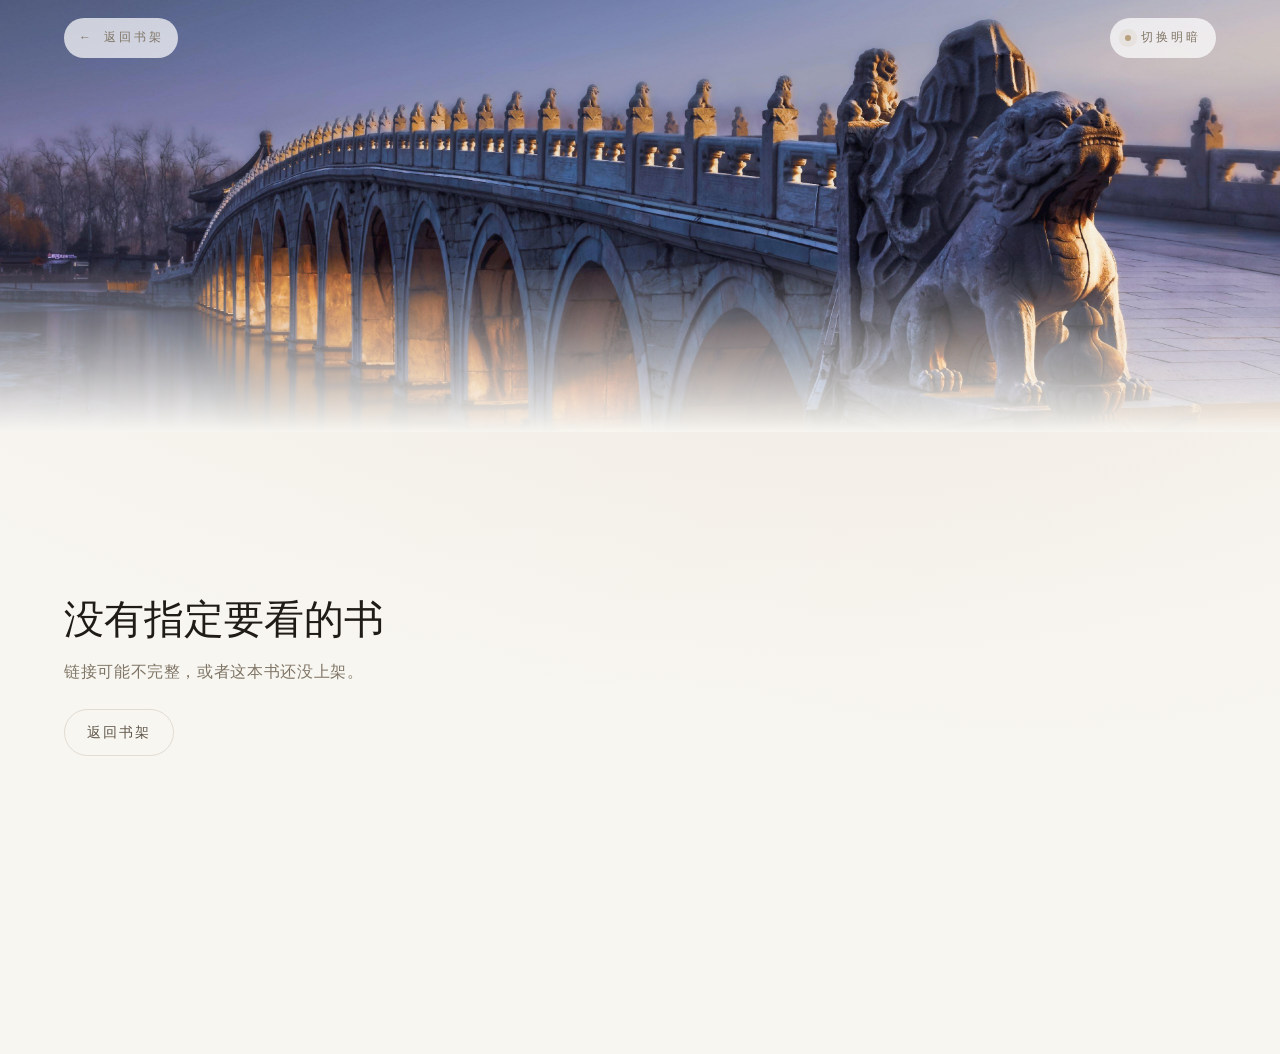
==== commit 3a4541d9: "详情页：封面右侧展示作者照片（多张叠放）+ 基础信息下方展示作者简介 - 作者照片支持 author_photo 单张或数组，多张竖向叠放、轻微旋转，hover 散开 - 作者简介支持 author_" ====
--- a/book.html
+++ b/book.html
@@ -50,6 +50,11 @@
         <p class="detail-author" data-author></p>
         <div class="detail-tags" data-tags></div>
       </div>
+      <aside class="detail-hero__photos" data-author-photos hidden aria-label="作者照片"></aside>
+      <section class="detail-hero__bio" data-author-bio hidden>
+        <h3 class="detail-hero__bio-title">关于作者</h3>
+        <div class="detail-prose detail-hero__bio-text" data-author-desc></div>
+      </section>
     </section>
     <div class="divider"></div>
     <section class="detail-section fade-in" data-intro-block>
--- a/css/book-detail.css
+++ b/css/book-detail.css
@@ -1,8 +1,109 @@
 .detail-hero {
   display: grid;
-  grid-template-columns: minmax(220px, 280px) 1fr;
-  gap: clamp(28px, 8vw, 64px);
+  /* 封面 / 基础信息 / 作者照片；作者简介排在基础信息下方 */
+  grid-template-columns: minmax(210px, 280px) minmax(0, 1fr) auto;
+  grid-template-rows: auto auto;
+  gap: clamp(28px, 5vw, 56px);
+  row-gap: clamp(18px, 2.4vw, 26px);
   align-items: start;
+}
+
+.detail-hero__cover {
+  grid-column: 1;
+  grid-row: 1 / span 2;
+}
+
+.detail-hero__content {
+  grid-column: 2;
+  grid-row: 1;
+}
+
+.detail-hero__photos {
+  grid-column: 3;
+  grid-row: 1 / span 2;
+}
+
+.detail-hero__bio {
+  grid-column: 2;
+  grid-row: 2;
+}
+
+/* 作者照片：多张时叠放成一摞，hover 会稍微散开 */
+.detail-hero__photos {
+  display: flex;
+  flex-direction: column;
+  align-items: flex-start;
+  padding-top: 4px;
+}
+
+.detail-hero__photos[hidden] {
+  display: none;
+}
+
+.detail-hero__photo {
+  width: clamp(120px, 12vw, 164px);
+  aspect-ratio: 3 / 4;
+  object-fit: cover;
+  border-radius: 14px;
+  border: 1px solid var(--border-subtle);
+  background: var(--surface-2);
+  box-shadow: 0 30px 60px -40px rgba(40, 30, 18, 0.95);
+  transition:
+    margin var(--dur-med) var(--ease-spring),
+    transform var(--dur-med) var(--ease-spring);
+}
+
+.detail-hero__photo + .detail-hero__photo {
+  margin-top: -56%;
+}
+
+.detail-hero__photos > :nth-child(1) {
+  transform: rotate(-4deg);
+}
+
+.detail-hero__photos > :nth-child(2) {
+  transform: rotate(3deg) translateX(16px);
+}
+
+.detail-hero__photos > :nth-child(3) {
+  transform: rotate(-2deg) translateX(-12px);
+}
+
+.detail-hero__photos:hover > * + * {
+  margin-top: -38%;
+}
+
+/* 作者简介：放在基础信息下面，没有就整块隐藏 */
+.detail-hero__bio {
+  padding-top: clamp(16px, 2vw, 22px);
+  border-top: 1px solid var(--border-subtle);
+  max-width: 72ch;
+}
+
+.detail-hero__bio[hidden] {
+  display: none;
+}
+
+.detail-hero__bio-title {
+  font-size: 11px;
+  letter-spacing: 0.34em;
+  text-transform: uppercase;
+  color: var(--text-tertiary);
+  margin-bottom: 12px;
+}
+
+.detail-hero__bio-text {
+  color: var(--text-secondary);
+  font-size: clamp(14px, 1vw, 15.5px);
+  line-height: 1.85;
+}
+
+.detail-hero__bio-text p {
+  margin: 0 0 10px;
+}
+
+.detail-hero__bio-text p:last-child {
+  margin-bottom: 0;
 }
 
 .detail-hero__cover {
@@ -81,6 +182,11 @@
   display: flex;
   flex-direction: column;
   gap: 18px;
+  min-width: 0;
+}
+
+.detail-hero__content .detail-title-en {
+  overflow-wrap: anywhere;
 }
 
 .detail-kicker {
@@ -275,12 +381,51 @@
   pointer-events: none;
 }
 
+@media (max-width: 1080px) {
+  .detail-hero {
+    grid-template-columns: minmax(200px, 240px) minmax(0, 1fr);
+    grid-template-rows: auto auto auto;
+  }
+  .detail-hero__cover {
+    grid-row: 1 / span 3;
+  }
+  /* 照片挪到信息列下方，简介再往下 */
+  .detail-hero__photos {
+    grid-column: 2;
+    grid-row: 2;
+    padding-top: 0;
+  }
+  .detail-hero__bio {
+    grid-column: 2;
+    grid-row: 3;
+  }
+  .detail-hero__photo {
+    width: clamp(110px, 16vw, 150px);
+  }
+}
+
 @media (max-width: 920px) {
   .detail-hero {
     grid-template-columns: 1fr;
   }
   .detail-hero__cover {
     max-width: 320px;
+  }
+  .detail-hero__cover,
+  .detail-hero__content,
+  .detail-hero__photos,
+  .detail-hero__bio {
+    grid-column: 1;
+    grid-row: auto;
+  }
+  .detail-hero__photos {
+    padding-top: 4px;
+  }
+  .detail-hero__photo {
+    width: clamp(104px, 30vw, 150px);
+  }
+  .detail-hero__photo + .detail-hero__photo {
+    margin-top: -46%;
   }
 }
 /* 空状态：id 缺失 / 查不到这本书 */
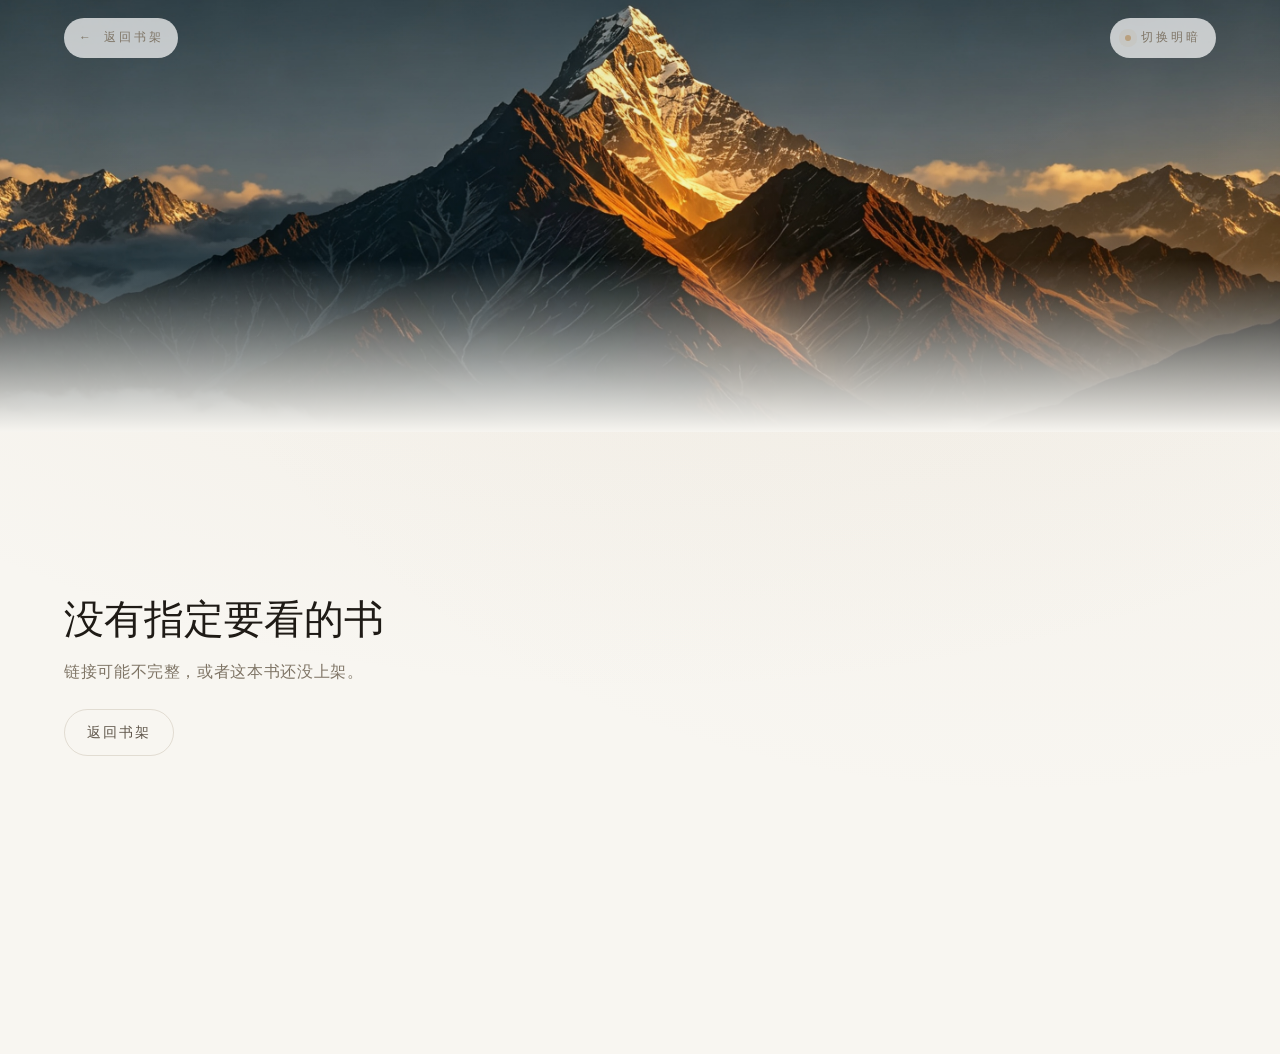
==== commit b1063521: "新增 EPUB 在线阅读页（epub.js）+ 详情页阅读入口 - reader.html：顶栏（返回详情 / 书名 / 主题 / 齿轮）、阅读区、底部进度条 - 主题：跟随站点明暗，同步改写书内背景" ====
--- a/book.html
+++ b/book.html
@@ -41,7 +41,15 @@
       <div class="detail-hero__cover">
         <img class="detail-hero__img" data-cover alt="">
         <div class="detail-hero__glow" data-cover-glow></div>
-        <div class="detail-hero__downloads" data-cover-downloads hidden></div>
+        <div class="detail-hero__actions" data-cover-actions hidden>
+          <a class="detail-cover__action detail-cover__read" data-cover-read hidden aria-label="在线阅读" title="在线阅读">
+            <svg viewBox="0 0 24 24" width="18" height="18" fill="none" stroke="currentColor" stroke-width="1.6" stroke-linecap="round" stroke-linejoin="round" aria-hidden="true">
+              <path d="M12 6.2C10.4 4.9 8.2 4.3 4.8 4.3v13.4c3.4 0 5.6.6 7.2 1.9 1.6-1.3 3.8-1.9 7.2-1.9V4.3c-3.4 0-5.6.6-7.2 1.9z"/>
+              <path d="M12 6.2v13.4"/>
+            </svg>
+          </a>
+          <div class="detail-hero__downloads" data-cover-downloads hidden></div>
+        </div>
       </div>
       <div class="detail-hero__content">
         <span class="detail-kicker">书籍基础介绍</span>
--- a/css/book-detail.css
+++ b/css/book-detail.css
@@ -1,83 +1,101 @@
 .detail-hero {
   display: grid;
-  /* 封面 / 基础信息 / 作者照片；作者简介排在基础信息下方 */
+  /* 第一行：封面 / 基础信息 / 作者照片；第二行：作者简介（横跨整行） */
   grid-template-columns: minmax(210px, 280px) minmax(0, 1fr) auto;
   grid-template-rows: auto auto;
-  gap: clamp(28px, 5vw, 56px);
-  row-gap: clamp(18px, 2.4vw, 26px);
-  align-items: start;
-}
-
-.detail-hero__cover {
-  grid-column: 1;
-  grid-row: 1 / span 2;
+  column-gap: clamp(28px, 5vw, 56px);
+  row-gap: clamp(22px, 3vw, 34px);
+  align-items: center;
 }
 
 .detail-hero__content {
   grid-column: 2;
   grid-row: 1;
+  align-self: center;
 }
 
 .detail-hero__photos {
   grid-column: 3;
-  grid-row: 1 / span 2;
-}
-
+  grid-row: 1;
+  align-self: center;
+}
+
+/* 简介占满整行：封面和照片下方都不会留下空档 */
 .detail-hero__bio {
-  grid-column: 2;
+  grid-column: 1 / -1;
   grid-row: 2;
-}
-
-/* 作者照片：多张时叠放成一摞，hover 会稍微散开 */
+  max-width: min(100%, 1000px);
+}
+
+/* 作者照片：横向叠放；hover 时脱离文档流竖着展开（容器尺寸固定，占位不塌） */
 .detail-hero__photos {
-  display: flex;
-  flex-direction: column;
-  align-items: flex-start;
-  padding-top: 4px;
+  --photo-w: clamp(120px, 12vw, 164px);
+  --photo-overlap: 0.34;
+
+  position: relative;
+  justify-self: end;
+  align-self: center;
+  z-index: 1;
+  width: calc(var(--photo-w) * (1 + (var(--photo-count, 1) - 1) * var(--photo-overlap)));
+  height: calc(var(--photo-w) * 4 / 3);
 }
 
 .detail-hero__photos[hidden] {
   display: none;
 }
 
+/* 展开时浮在简介上层 */
+.detail-hero__photos:hover {
+  z-index: 4;
+}
+
 .detail-hero__photo {
-  width: clamp(120px, 12vw, 164px);
+  position: absolute;
+  top: 0;
+  left: 0;
+  width: var(--photo-w);
   aspect-ratio: 3 / 4;
   object-fit: cover;
   border-radius: 14px;
   border: 1px solid var(--border-subtle);
   background: var(--surface-2);
   box-shadow: 0 30px 60px -40px rgba(40, 30, 18, 0.95);
+  transform: translateX(calc(var(--i, 0) * 34%)) rotate(var(--tilt, 0deg));
   transition:
-    margin var(--dur-med) var(--ease-spring),
-    transform var(--dur-med) var(--ease-spring);
-}
-
-.detail-hero__photo + .detail-hero__photo {
-  margin-top: -56%;
-}
-
-.detail-hero__photos > :nth-child(1) {
-  transform: rotate(-4deg);
-}
-
-.detail-hero__photos > :nth-child(2) {
-  transform: rotate(3deg) translateX(16px);
-}
-
-.detail-hero__photos > :nth-child(3) {
-  transform: rotate(-2deg) translateX(-12px);
-}
-
-.detail-hero__photos:hover > * + * {
-  margin-top: -38%;
-}
+    transform var(--dur-slow) var(--ease-spring),
+    box-shadow var(--dur-slow) var(--ease-spring);
+}
+
+.detail-hero__photo:nth-child(1) {
+  --tilt: -3deg;
+}
+
+.detail-hero__photo:nth-child(2) {
+  --tilt: 2.5deg;
+}
+
+.detail-hero__photo:nth-child(3) {
+  --tilt: -1.5deg;
+}
+
+.detail-hero__photo:nth-child(n + 4) {
+  --tilt: 1.5deg;
+}
+
+/* hover：从当前位置往下竖着排开，每张都完整露出（间距 2px），绝对定位所以不影响布局 */
+.detail-hero__photos:hover .detail-hero__photo {
+  transform: translateX(calc((var(--photo-count, 1) - 1) * 17%))
+    translateY(calc(var(--i, 0) * 101%))
+    rotate(0deg);
+  box-shadow: 0 40px 70px -40px rgba(40, 30, 18, 0.85);
+}
+
 
 /* 作者简介：放在基础信息下面，没有就整块隐藏 */
 .detail-hero__bio {
   padding-top: clamp(16px, 2vw, 22px);
   border-top: 1px solid var(--border-subtle);
-  max-width: 72ch;
+  /* 跨满「信息列 + 照片列」，不额外限宽：行数更少，右侧不会被照片列留白 */
 }
 
 .detail-hero__bio[hidden] {
@@ -93,11 +111,35 @@
 }
 
 .detail-hero__bio-text {
+  position: relative;
   color: var(--text-secondary);
   font-size: clamp(14px, 1vw, 15.5px);
   line-height: 1.85;
 }
 
+/* 逐行下划线：JS 按真实行盒生成 .bio-underline，逐行从左往右画出来（移出反向收回） */
+.bio-underline {
+  position: absolute;
+  height: 1.5px;
+  border-radius: 2px;
+  background: color-mix(in srgb, var(--accent-strong) 82%, transparent);
+  transform: scaleX(0);
+  transform-origin: left center;
+  pointer-events: none;
+  transition: transform 420ms var(--ease-out-expo);
+  will-change: transform;
+}
+
+.detail-hero__bio-text.is-underlined .bio-underline {
+  transform: scaleX(1);
+}
+
+@media (prefers-reduced-motion: reduce) {
+  .bio-underline {
+    transition: none;
+  }
+}
+
 .detail-hero__bio-text p {
   margin: 0 0 10px;
 }
@@ -106,8 +148,22 @@
   margin-bottom: 0;
 }
 
+.detail-hero__bio-author + .detail-hero__bio-author {
+  margin-top: 18px;
+}
+
+.detail-hero__bio-name {
+  font-family: var(--font-serif, Georgia, serif);
+  font-size: 15px;
+  color: var(--text-primary);
+  margin-bottom: 6px;
+}
+
 .detail-hero__cover {
   position: relative;
+  grid-column: 1;
+  grid-row: 1;
+  align-self: center;
   aspect-ratio: 3 / 4.2;
   border-radius: calc(var(--radius-lg) - 4px);
   overflow: hidden;
@@ -120,8 +176,8 @@
   object-fit: cover;
 }
 
-/* 源文件下载：封面上的一颗小按钮，有文件才出现 */
-.detail-hero__downloads {
+/* 封面右下角：在线阅读 + 源文件下载，有内容才出现 */
+.detail-hero__actions {
   position: absolute;
   right: 10px;
   bottom: 10px;
@@ -130,8 +186,51 @@
   z-index: 3;
 }
 
-.detail-hero__downloads[hidden] {
+.detail-hero__actions[hidden],
+.detail-hero__downloads[hidden],
+.detail-cover__read[hidden] {
   display: none;
+}
+
+.detail-hero__downloads {
+  display: flex;
+  gap: 8px;
+}
+
+.detail-cover__action {
+  display: inline-flex;
+  align-items: center;
+  justify-content: center;
+  width: 38px;
+  height: 38px;
+  border-radius: 50%;
+  color: var(--text-primary);
+  background: color-mix(in srgb, var(--bg) 68%, transparent);
+  border: 1px solid var(--border);
+  backdrop-filter: blur(16px) saturate(1.3);
+  -webkit-backdrop-filter: blur(16px) saturate(1.3);
+  box-shadow: 0 14px 34px -20px rgba(40, 30, 18, 0.95);
+  transition:
+    color var(--dur-fast) var(--ease-spring),
+    background var(--dur-fast) var(--ease-spring),
+    border-color var(--dur-fast) var(--ease-spring),
+    transform var(--dur-fast) var(--ease-spring);
+}
+
+.detail-cover__action:hover {
+  color: #fff;
+  background: color-mix(in srgb, var(--accent-strong) 88%, transparent);
+  border-color: color-mix(in srgb, var(--accent-strong) 60%, transparent);
+  transform: translateY(-2px);
+}
+
+.detail-cover__action:focus-visible {
+  outline: 2px solid var(--accent-strong);
+  outline-offset: 2px;
+}
+
+[data-theme="dark"] .detail-cover__action {
+  background: color-mix(in srgb, #14110c 60%, transparent);
 }
 
 .detail-cover__download {
@@ -384,23 +483,30 @@
 @media (max-width: 1080px) {
   .detail-hero {
     grid-template-columns: minmax(200px, 240px) minmax(0, 1fr);
-    grid-template-rows: auto auto auto;
-  }
-  .detail-hero__cover {
-    grid-row: 1 / span 3;
   }
   /* 照片挪到信息列下方，简介再往下 */
   .detail-hero__photos {
     grid-column: 2;
     grid-row: 2;
+    align-self: start;
     padding-top: 0;
   }
+  .detail-hero__cover {
+    grid-row: 1 / span 2;
+  }
   .detail-hero__bio {
-    grid-column: 2;
+    grid-column: 1 / -1;
     grid-row: 3;
+    max-width: 72ch;
   }
   .detail-hero__photo {
     width: clamp(110px, 16vw, 150px);
+  }
+}
+
+@media (max-width: 1080px) {
+  .detail-hero__bio {
+    max-width: 72ch;
   }
 }
 
@@ -418,14 +524,18 @@
     grid-column: 1;
     grid-row: auto;
   }
+  .detail-hero__cover {
+    grid-row: auto;
+    align-self: start;
+  }
   .detail-hero__photos {
     padding-top: 4px;
   }
   .detail-hero__photo {
     width: clamp(104px, 30vw, 150px);
   }
-  .detail-hero__photo + .detail-hero__photo {
-    margin-top: -46%;
+  .detail-hero__photos {
+    width: min(100%, 360px);
   }
 }
 /* 空状态：id 缺失 / 查不到这本书 */
